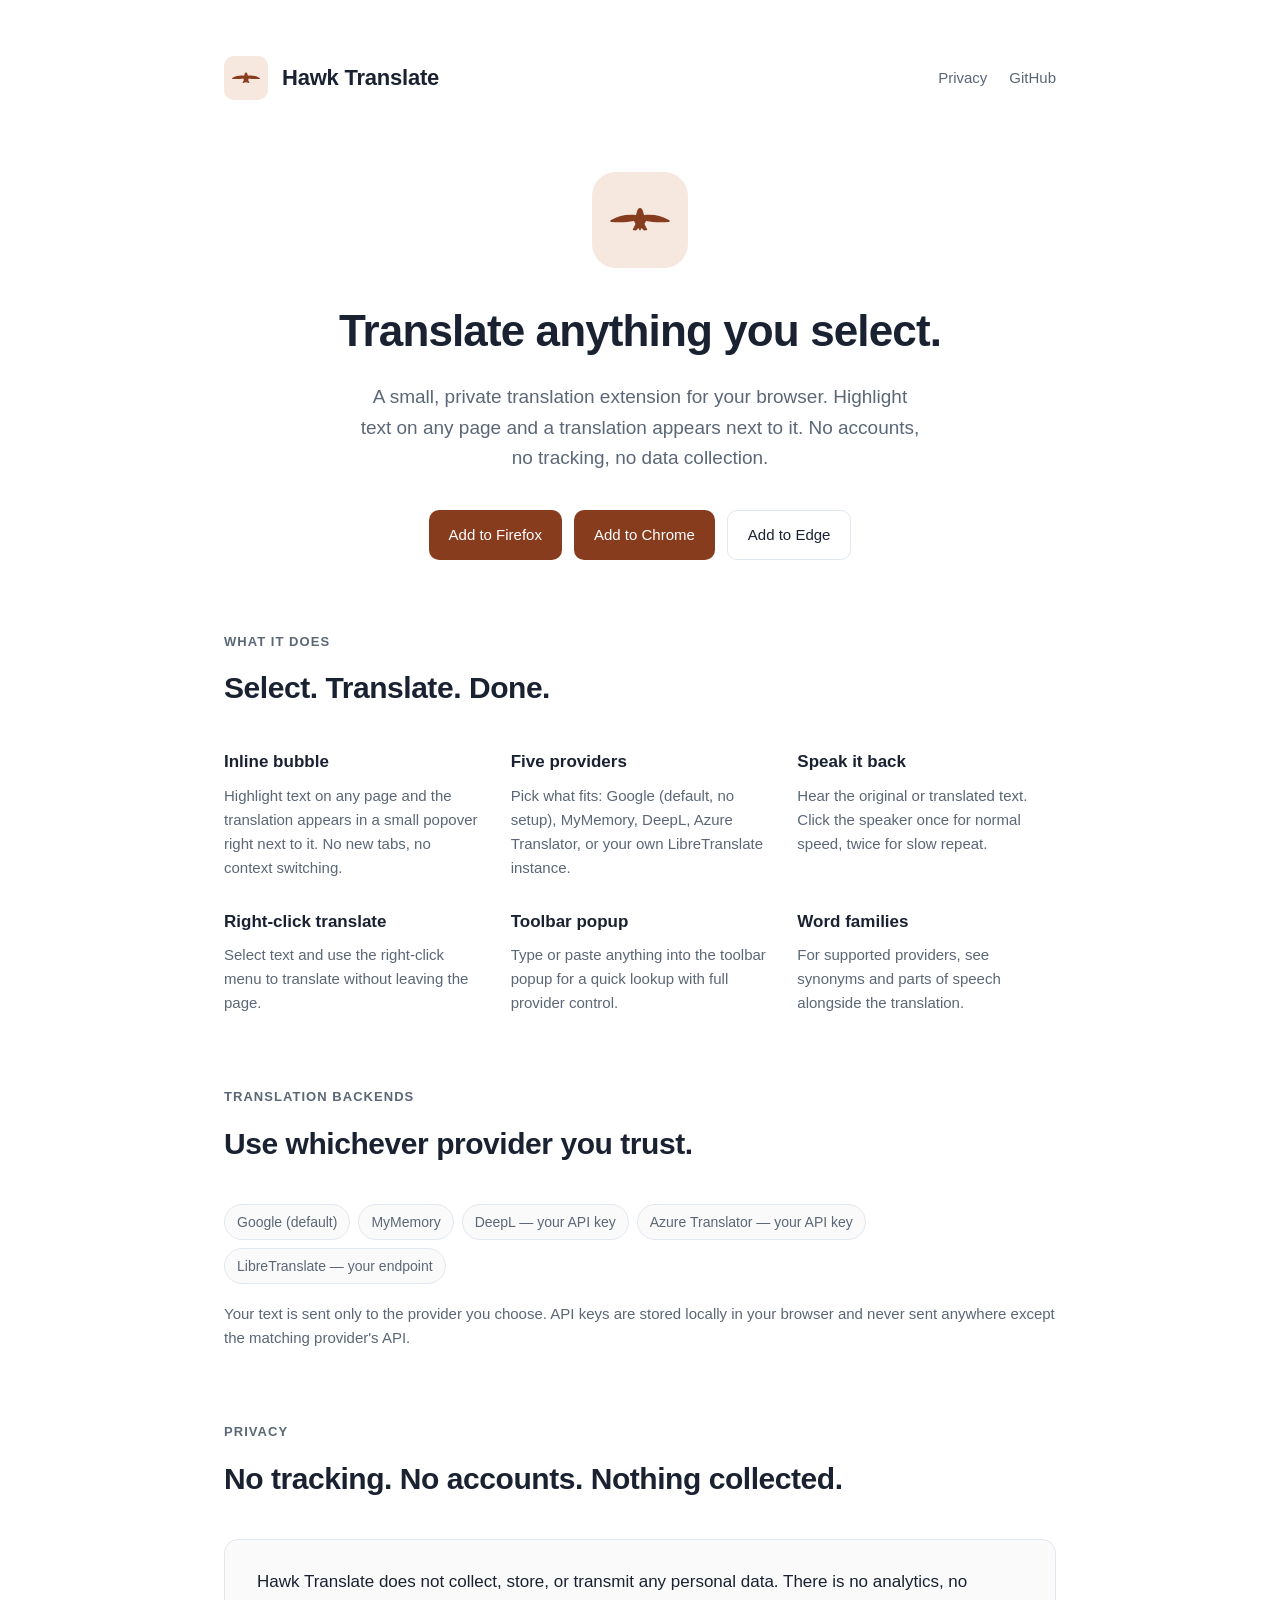
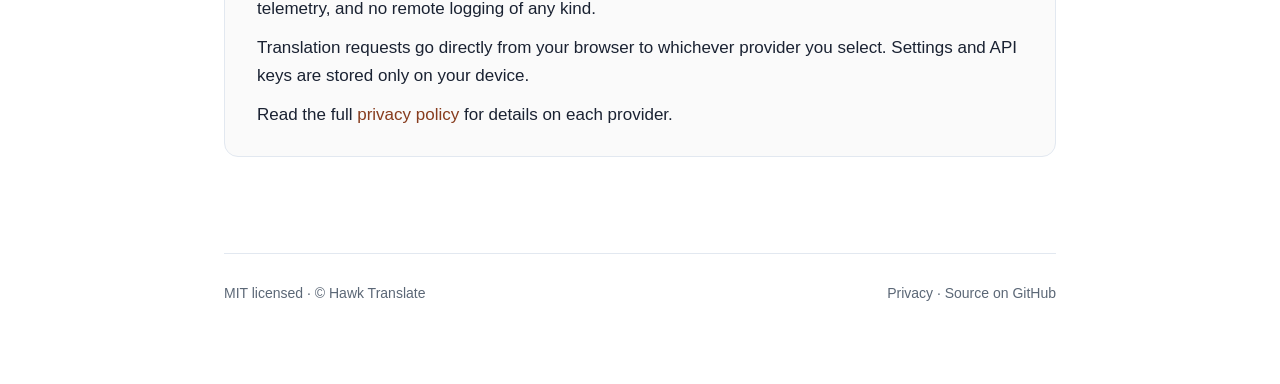
==== index.html @ 555b0cbf "Update chrome listing" ====
<!doctype html>
<html lang="en">
<head>
  <meta charset="utf-8">
  <meta name="viewport" content="width=device-width, initial-scale=1">
  <title>Hawk Translate — fast, private translation for Firefox, Chrome, and Edge</title>
  <meta name="description" content="A lightweight browser extension that translates selected text in a popover. Five providers, no tracking, MIT licensed.">
  <link rel="icon" type="image/svg+xml" href="hawk.svg">
  <link rel="stylesheet" href="style.css">
</head>
<body>
  <div class="container">

    <header class="site">
      <div class="logo"><img src="hawk.svg" alt=""></div>
      <h1>Hawk Translate</h1>
      <nav>
        <a href="privacy.html">Privacy</a>
        <!-- TODO: replace with your repo URL once published -->
        <a href="https://github.com/huongat/hawk-translate" rel="noopener">GitHub</a>
      </nav>
    </header>

    <section class="hero">
      <div class="mark"><img src="hawk.svg" alt="Hawk Translate logo"></div>
      <h2>Translate anything you select.</h2>
      <p class="tagline">A small, private translation extension for your browser. Highlight text on any page and a translation appears next to it. No accounts, no tracking, no data collection.</p>
      <div class="install">
        <a href="https://addons.mozilla.org/en-US/firefox/addon/hawk-translate/" rel="noopener">Add to Firefox</a>
        <a href="https://chromewebstore.google.com/detail/hawk-translate/eomdhibmjbngkoamipfhkelfakobmpgo" rel="noopener">Add to Chrome</a>
        <!-- TODO: replace href with your Edge Add-ons listing URL -->
        <a href="#" class="secondary" rel="noopener">Add to Edge</a>
      </div>
    </section>

    <section>
      <h3>What it does</h3>
      <h2>Select. Translate. Done.</h2>
      <div class="features">
        <div class="feature">
          <h4>Inline bubble</h4>
          <p>Highlight text on any page and the translation appears in a small popover right next to it. No new tabs, no context switching.</p>
        </div>
        <div class="feature">
          <h4>Five providers</h4>
          <p>Pick what fits: Google (default, no setup), MyMemory, DeepL, Azure Translator, or your own LibreTranslate instance.</p>
        </div>
        <div class="feature">
          <h4>Speak it back</h4>
          <p>Hear the original or translated text. Click the speaker once for normal speed, twice for slow repeat.</p>
        </div>
        <div class="feature">
          <h4>Right-click translate</h4>
          <p>Select text and use the right-click menu to translate without leaving the page.</p>
        </div>
        <div class="feature">
          <h4>Toolbar popup</h4>
          <p>Type or paste anything into the toolbar popup for a quick lookup with full provider control.</p>
        </div>
        <div class="feature">
          <h4>Word families</h4>
          <p>For supported providers, see synonyms and parts of speech alongside the translation.</p>
        </div>
      </div>
    </section>

    <section>
      <h3>Translation backends</h3>
      <h2>Use whichever provider you trust.</h2>
      <div class="providers">
        <span>Google (default)</span>
        <span>MyMemory</span>
        <span>DeepL — your API key</span>
        <span>Azure Translator — your API key</span>
        <span>LibreTranslate — your endpoint</span>
      </div>
      <p style="color: var(--muted); margin-top: 18px; font-size: 15px;">Your text is sent only to the provider you choose. API keys are stored locally in your browser and never sent anywhere except the matching provider's API.</p>
    </section>

    <section>
      <h3>Privacy</h3>
      <h2>No tracking. No accounts. Nothing collected.</h2>
      <div class="privacy-summary">
        <p>Hawk Translate does not collect, store, or transmit any personal data. There is no analytics, no telemetry, and no remote logging of any kind.</p>
        <p>Translation requests go directly from your browser to whichever provider you select. Settings and API keys are stored only on your device.</p>
        <p>Read the full <a href="privacy.html">privacy policy</a> for details on each provider.</p>
      </div>
    </section>

    <footer>
      <span>MIT licensed &middot; &copy; Hawk Translate</span>
      <span>
        <a href="privacy.html">Privacy</a>
        &middot;
        <!-- TODO: replace with your repo URL -->
        <a href="https://github.com/huongat/hawk-translate" rel="noopener">Source on GitHub</a>
      </span>
    </footer>

  </div>
</body>
</html>
---- style.css ----
:root {
  --accent: #873c1e;
  --accent-soft: #f6e7df;
  --accent-hover: #6c2f17;
  --fg: #1a2232;
  --muted: #5b6776;
  --border: #e2e8f0;
  --surface: #fafafa;
  --bg: #ffffff;
  --max: 880px;
}

@media (prefers-color-scheme: dark) {
  :root {
    --accent: #d2684a;
    --accent-soft: #2a1a12;
    --accent-hover: #e88865;
    --fg: #e6edf7;
    --muted: #95a2b6;
    --border: #2a3343;
    --surface: #151a23;
    --bg: #1d242f;
  }
}

* { box-sizing: border-box; }

html, body {
  margin: 0;
  padding: 0;
  background: var(--bg);
  color: var(--fg);
  font-family: -apple-system, BlinkMacSystemFont, "Segoe UI", Roboto, Helvetica, Arial, sans-serif;
  font-size: 17px;
  line-height: 1.6;
  -webkit-font-smoothing: antialiased;
}

a { color: var(--accent); text-decoration: none; }
a:hover { text-decoration: underline; }

.container {
  max-width: var(--max);
  margin: 0 auto;
  padding: 56px 24px 80px;
}

header.site {
  display: flex;
  align-items: center;
  gap: 14px;
  margin-bottom: 48px;
}

header.site .logo {
  width: 44px;
  height: 44px;
  background: var(--accent-soft);
  border-radius: 10px;
  display: flex;
  align-items: center;
  justify-content: center;
}

header.site .logo img { width: 30px; height: 30px; }

header.site h1 {
  font-size: 22px;
  margin: 0;
  font-weight: 600;
  letter-spacing: -0.01em;
}

header.site nav {
  margin-left: auto;
  display: flex;
  gap: 22px;
  font-size: 15px;
}

header.site nav a { color: var(--muted); }
header.site nav a:hover { color: var(--accent); text-decoration: none; }

.hero {
  text-align: center;
  margin-bottom: 64px;
}

.hero .mark {
  width: 96px;
  height: 96px;
  margin: 0 auto 28px;
  background: var(--accent-soft);
  border-radius: 24px;
  display: flex;
  align-items: center;
  justify-content: center;
}

.hero .mark img { width: 64px; height: 64px; }

.hero h2 {
  font-size: 44px;
  margin: 0 0 16px;
  font-weight: 700;
  letter-spacing: -0.02em;
}

.hero p.tagline {
  font-size: 19px;
  color: var(--muted);
  max-width: 560px;
  margin: 0 auto 36px;
}

.install {
  display: flex;
  flex-wrap: wrap;
  gap: 12px;
  justify-content: center;
}

.install a {
  display: inline-flex;
  align-items: center;
  gap: 8px;
  padding: 12px 20px;
  background: var(--accent);
  color: #fff;
  border-radius: 10px;
  font-weight: 500;
  font-size: 15px;
  transition: background 0.15s;
}

.install a:hover {
  background: var(--accent-hover);
  text-decoration: none;
}

.install a.secondary {
  background: transparent;
  color: var(--fg);
  border: 1px solid var(--border);
}

.install a.secondary:hover {
  background: var(--surface);
}

section {
  margin-top: 72px;
}

section h3 {
  font-size: 13px;
  text-transform: uppercase;
  letter-spacing: 0.08em;
  color: var(--muted);
  margin: 0 0 12px;
  font-weight: 600;
}

section h2 {
  font-size: 30px;
  margin: 0 0 36px;
  font-weight: 700;
  letter-spacing: -0.015em;
}

.features {
  display: grid;
  grid-template-columns: repeat(auto-fit, minmax(240px, 1fr));
  gap: 28px;
}

.feature h4 {
  font-size: 17px;
  margin: 0 0 8px;
  font-weight: 600;
}

.feature p {
  margin: 0;
  color: var(--muted);
  font-size: 15px;
}

.providers {
  display: flex;
  flex-wrap: wrap;
  gap: 8px;
}

.providers span {
  padding: 6px 12px;
  background: var(--surface);
  border: 1px solid var(--border);
  border-radius: 999px;
  font-size: 14px;
  color: var(--muted);
}

.privacy-summary {
  background: var(--surface);
  border: 1px solid var(--border);
  border-radius: 14px;
  padding: 28px 32px;
}

.privacy-summary p { margin: 0 0 12px; }
.privacy-summary p:last-child { margin: 0; }

footer {
  margin-top: 96px;
  padding-top: 28px;
  border-top: 1px solid var(--border);
  display: flex;
  justify-content: space-between;
  align-items: center;
  flex-wrap: wrap;
  gap: 12px;
  color: var(--muted);
  font-size: 14px;
}

footer a { color: var(--muted); }

article.page h1 {
  font-size: 36px;
  margin: 0 0 8px;
  font-weight: 700;
  letter-spacing: -0.02em;
}

article.page .updated {
  color: var(--muted);
  font-size: 14px;
  margin: 0 0 40px;
}

article.page h2 {
  font-size: 22px;
  margin: 40px 0 12px;
  font-weight: 600;
}

article.page p, article.page li { color: var(--fg); }

article.page ul {
  padding-left: 20px;
}

article.page li { margin-bottom: 6px; }

article.page table {
  width: 100%;
  border-collapse: collapse;
  margin: 16px 0;
  font-size: 15px;
}

article.page th, article.page td {
  text-align: left;
  padding: 10px 12px;
  border-bottom: 1px solid var(--border);
  vertical-align: top;
}

article.page th {
  color: var(--muted);
  font-weight: 600;
  font-size: 13px;
  text-transform: uppercase;
  letter-spacing: 0.05em;
}

@media (max-width: 600px) {
  .hero h2 { font-size: 34px; }
  .container { padding: 36px 20px 60px; }
  header.site nav { gap: 14px; font-size: 14px; }
}
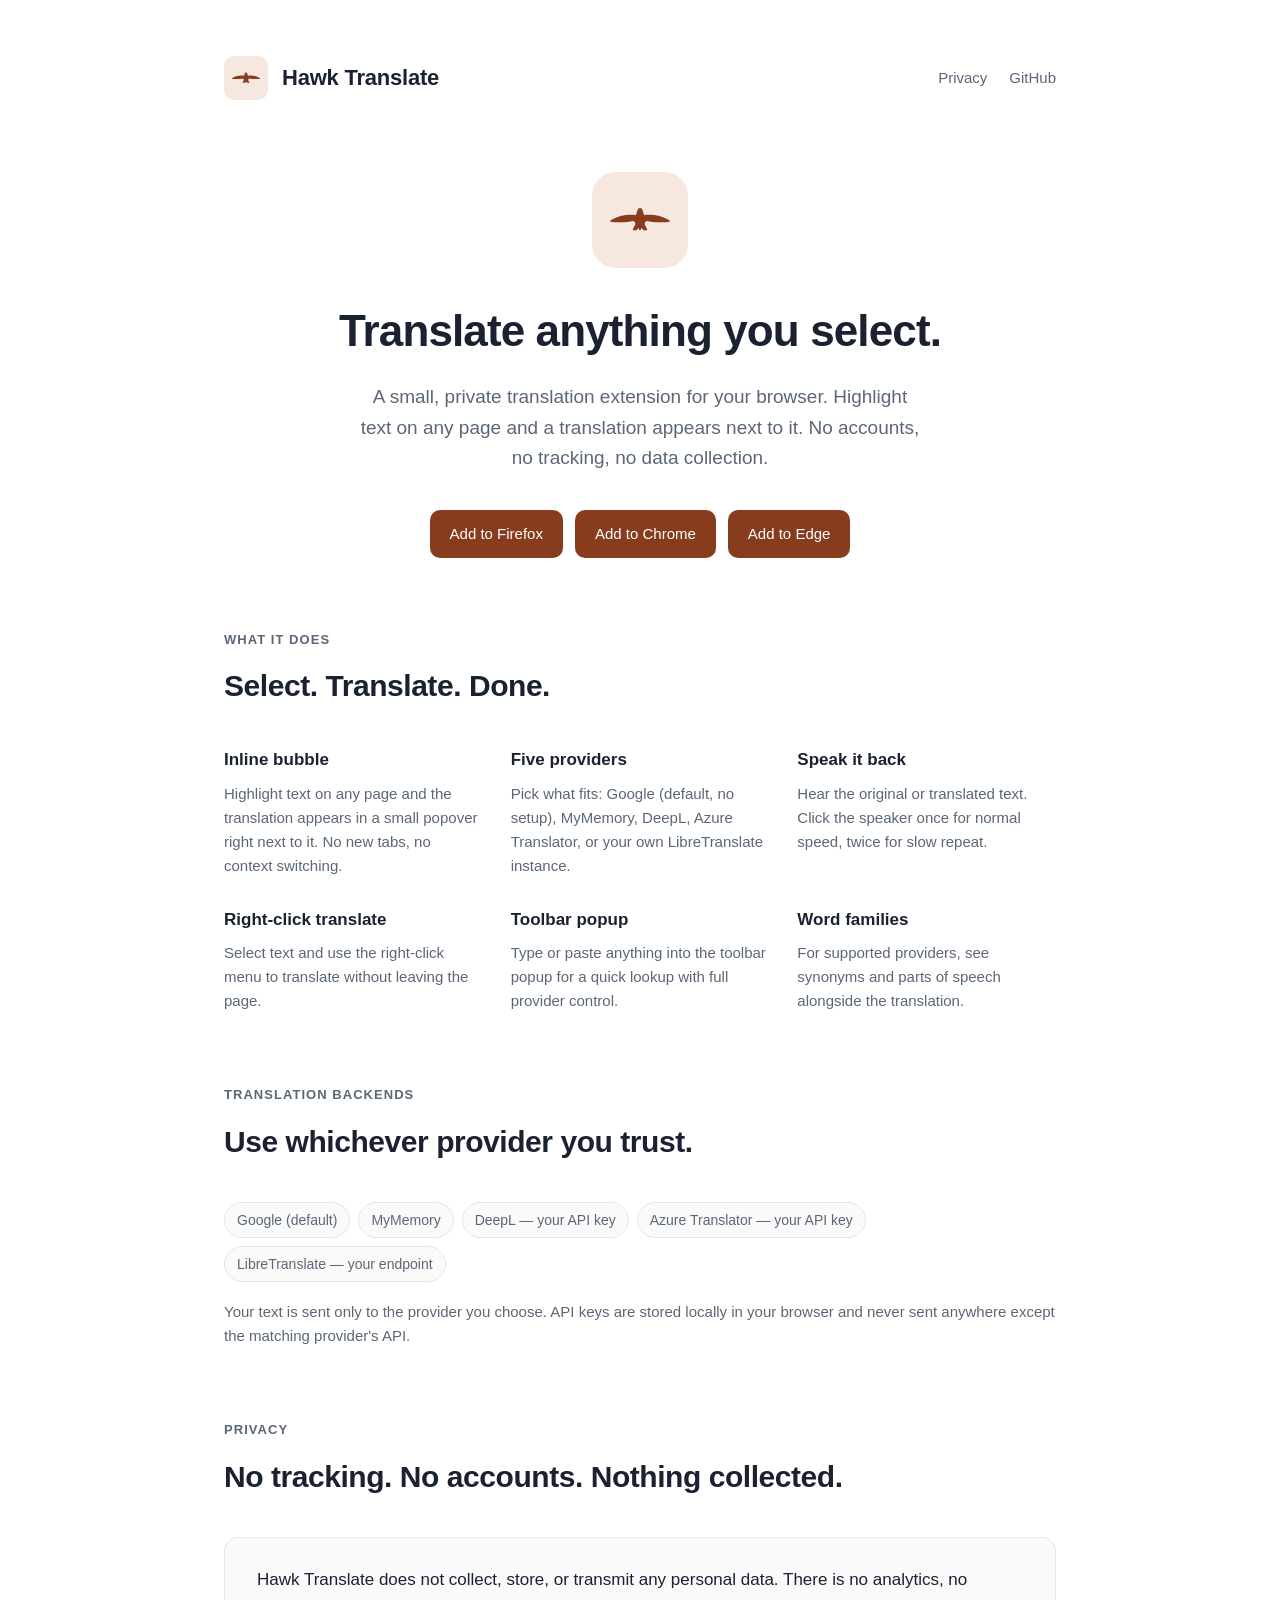
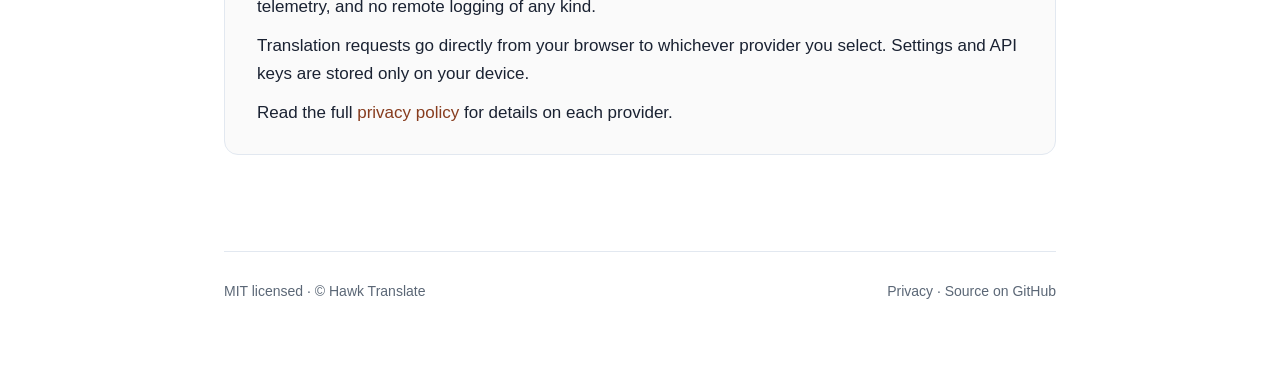
==== commit 56f137d3: "Update Edge listing" ====
--- a/index.html
+++ b/index.html
@@ -28,8 +28,7 @@
       <div class="install">
         <a href="https://addons.mozilla.org/en-US/firefox/addon/hawk-translate/" rel="noopener">Add to Firefox</a>
         <a href="https://chromewebstore.google.com/detail/hawk-translate/eomdhibmjbngkoamipfhkelfakobmpgo" rel="noopener">Add to Chrome</a>
-        <!-- TODO: replace href with your Edge Add-ons listing URL -->
-        <a href="#" class="secondary" rel="noopener">Add to Edge</a>
+        <a href="https://microsoftedge.microsoft.com/addons/detail/hawk-translate/gflfiefmoehbmjgkadphdgachogngido" rel="noopener">Add to Edge</a>
       </div>
     </section>
 
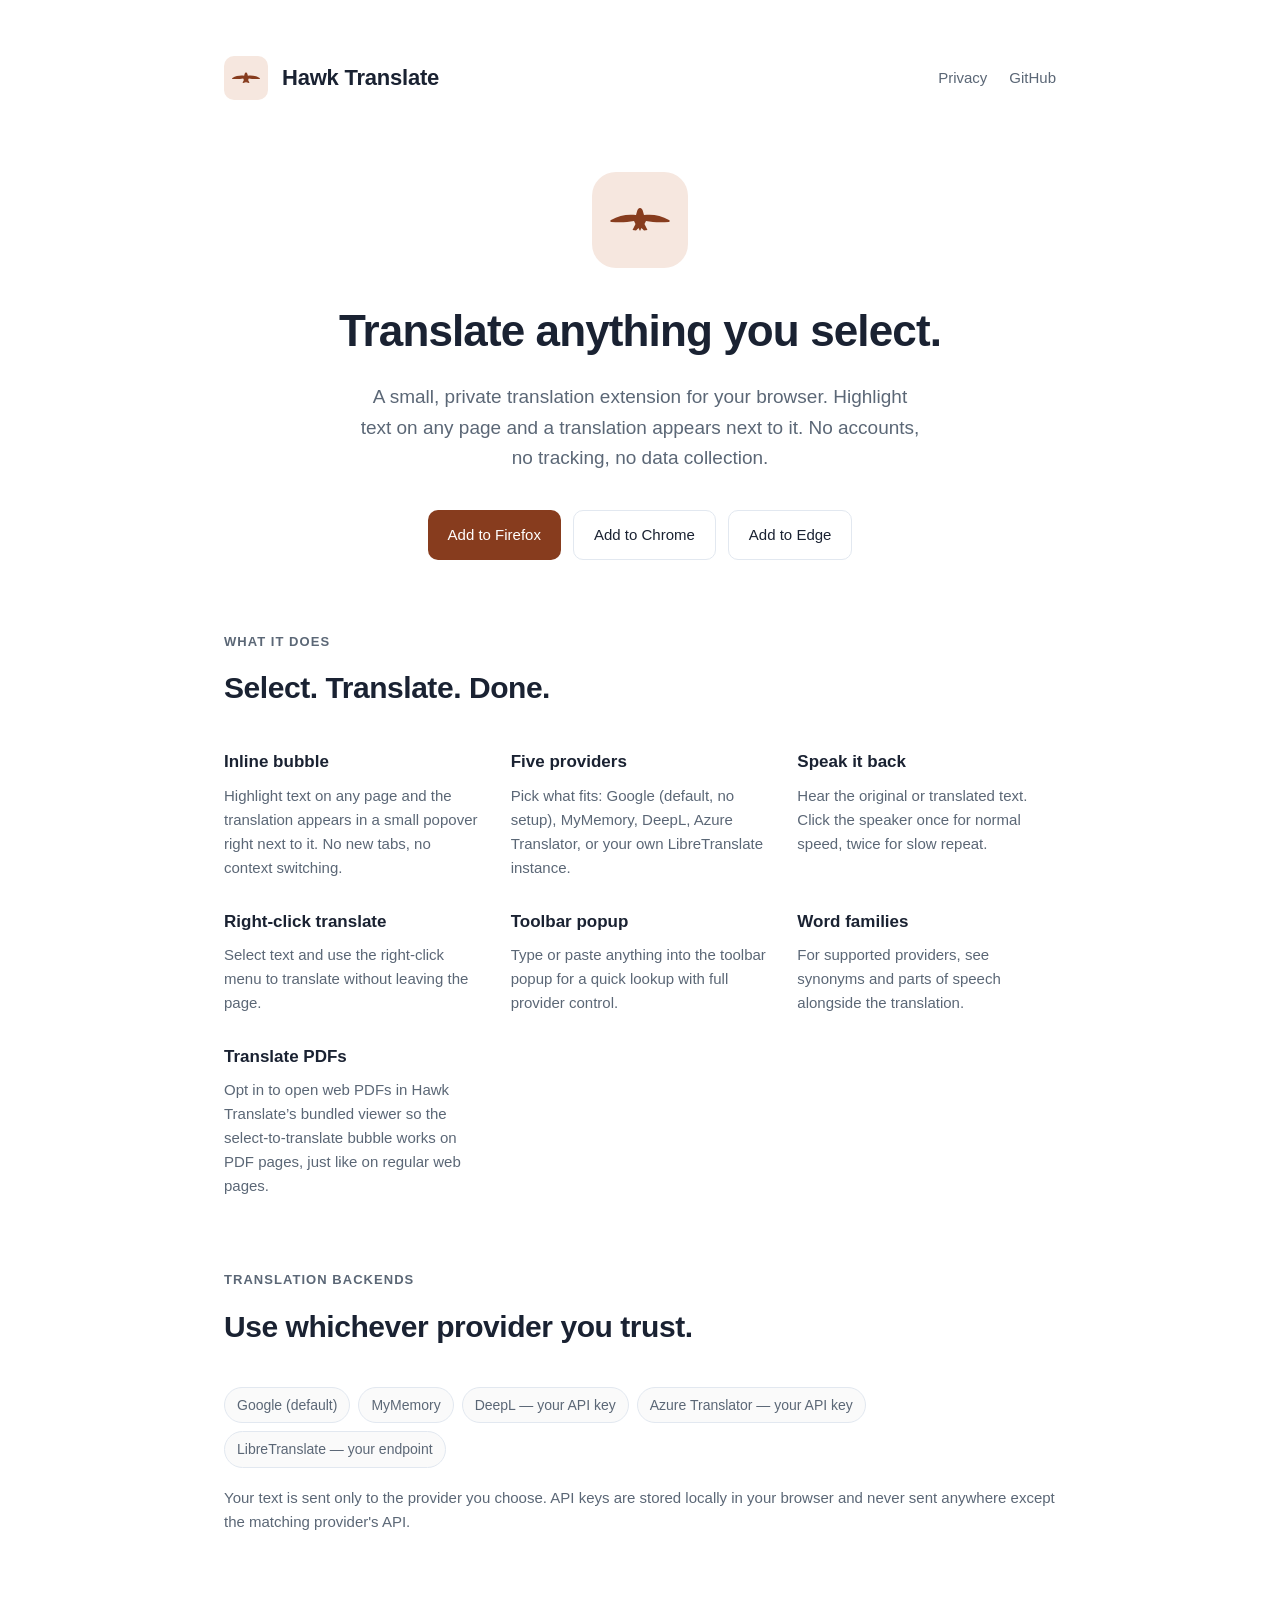
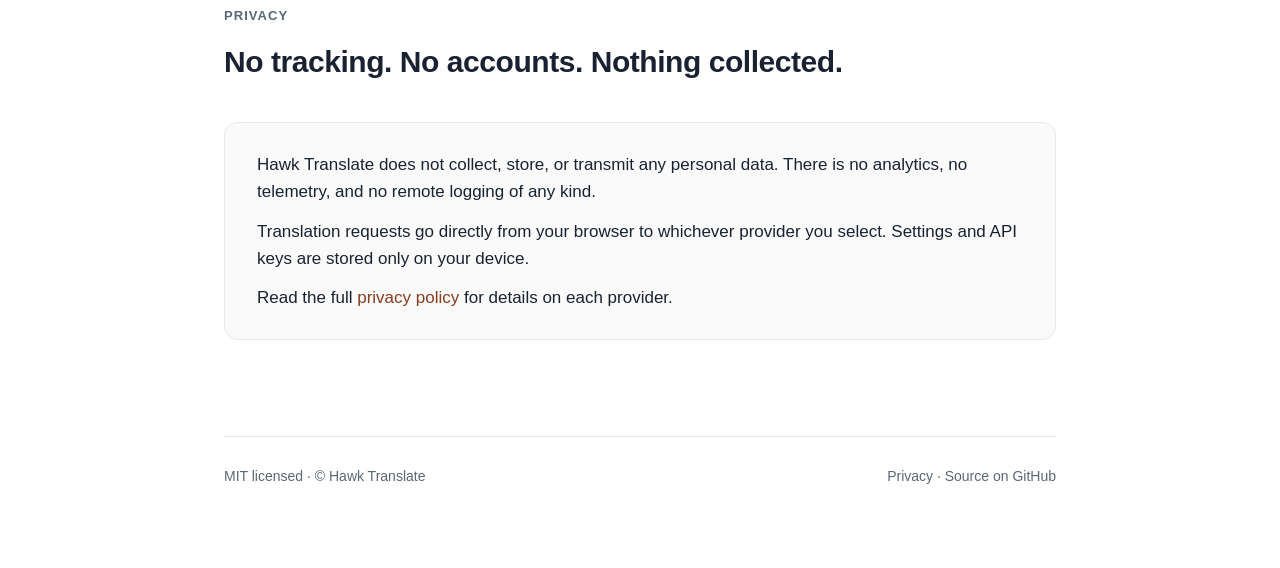
==== commit 6c9386de: "Update feature PDFs translte" ====
--- a/index.html
+++ b/index.html
@@ -26,9 +26,12 @@
       <h2>Translate anything you select.</h2>
       <p class="tagline">A small, private translation extension for your browser. Highlight text on any page and a translation appears next to it. No accounts, no tracking, no data collection.</p>
       <div class="install">
+        <!-- TODO: replace href with your AMO listing URL -->
         <a href="https://addons.mozilla.org/en-US/firefox/addon/hawk-translate/" rel="noopener">Add to Firefox</a>
-        <a href="https://chromewebstore.google.com/detail/hawk-translate/eomdhibmjbngkoamipfhkelfakobmpgo" rel="noopener">Add to Chrome</a>
-        <a href="https://microsoftedge.microsoft.com/addons/detail/hawk-translate/gflfiefmoehbmjgkadphdgachogngido" rel="noopener">Add to Edge</a>
+        <!-- TODO: replace href with your Chrome Web Store listing URL -->
+        <a href="#" class="secondary" rel="noopener">Add to Chrome</a>
+        <!-- TODO: replace href with your Edge Add-ons listing URL -->
+        <a href="#" class="secondary" rel="noopener">Add to Edge</a>
       </div>
     </section>
 
@@ -59,6 +62,10 @@
         <div class="feature">
           <h4>Word families</h4>
           <p>For supported providers, see synonyms and parts of speech alongside the translation.</p>
+        </div>
+        <div class="feature">
+          <h4>Translate PDFs</h4>
+          <p>Opt in to open web PDFs in Hawk Translate&rsquo;s bundled viewer so the select-to-translate bubble works on PDF pages, just like on regular web pages.</p>
         </div>
       </div>
     </section>
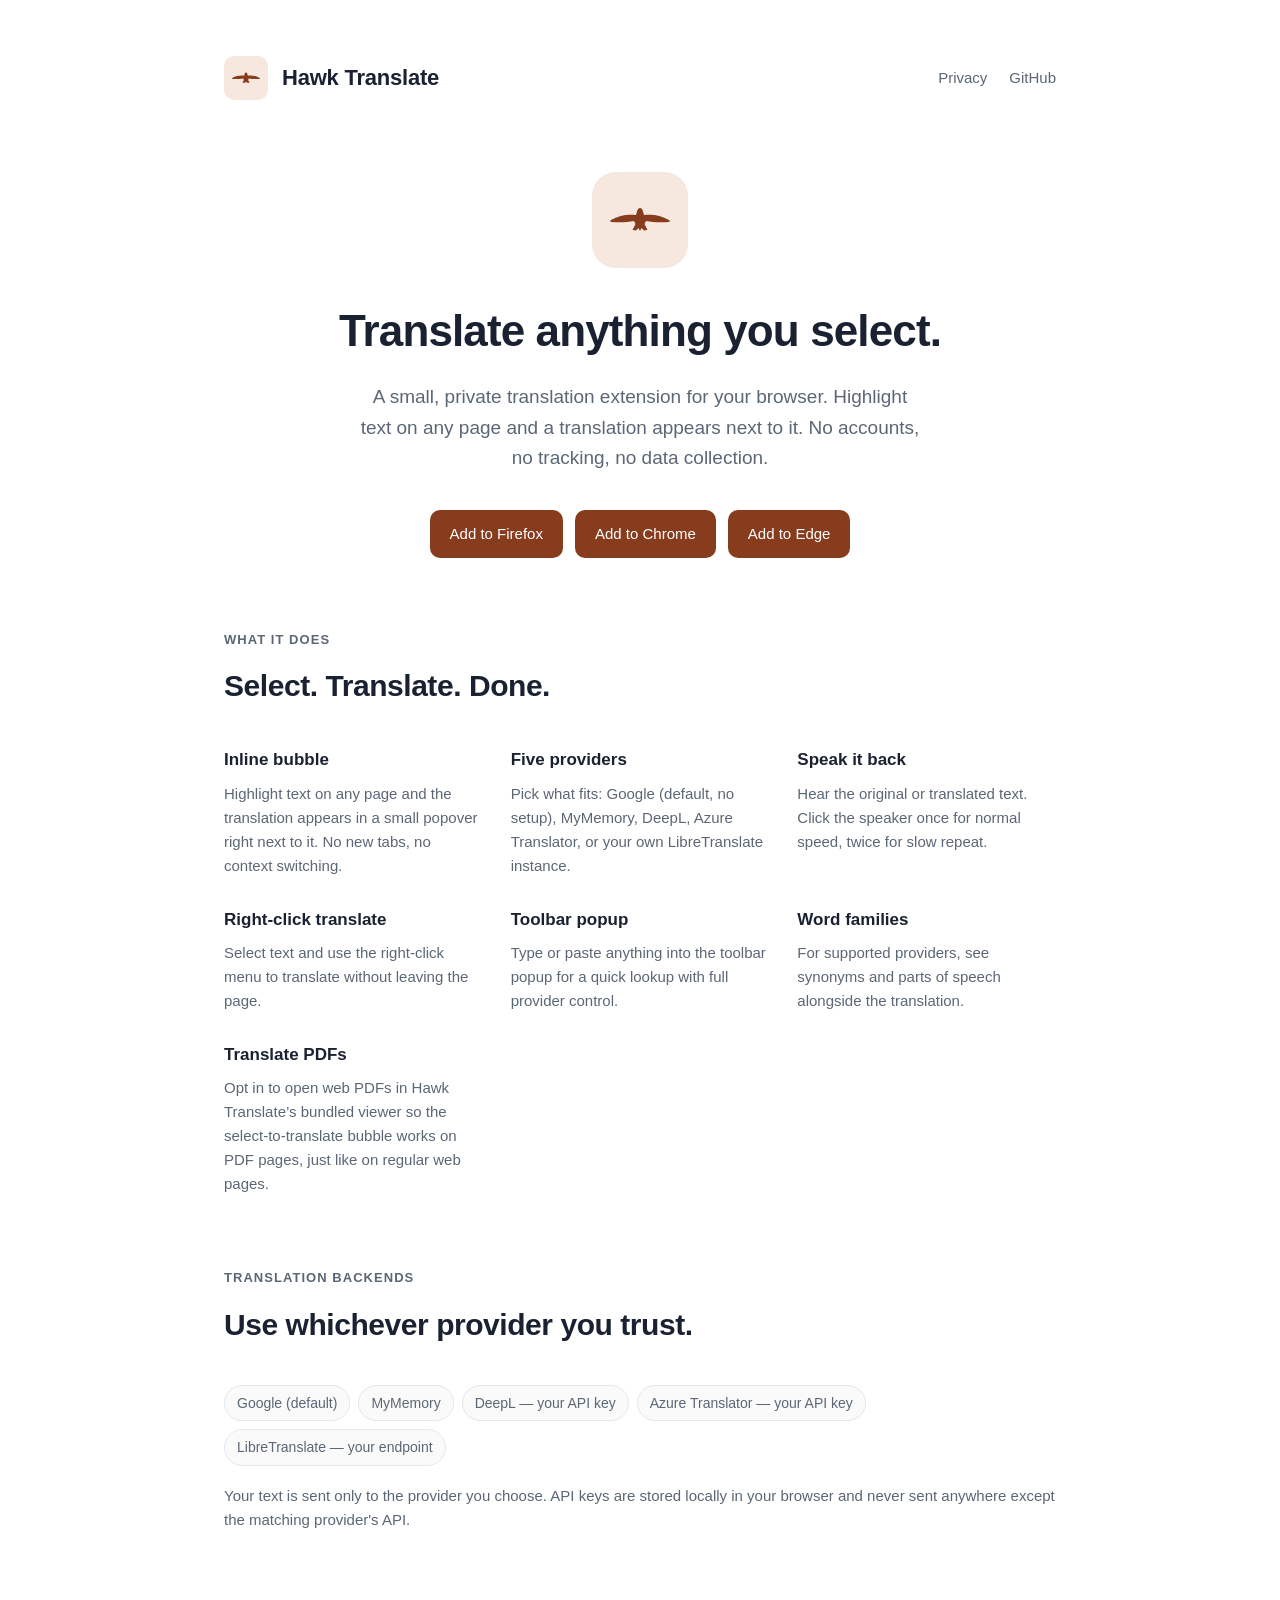
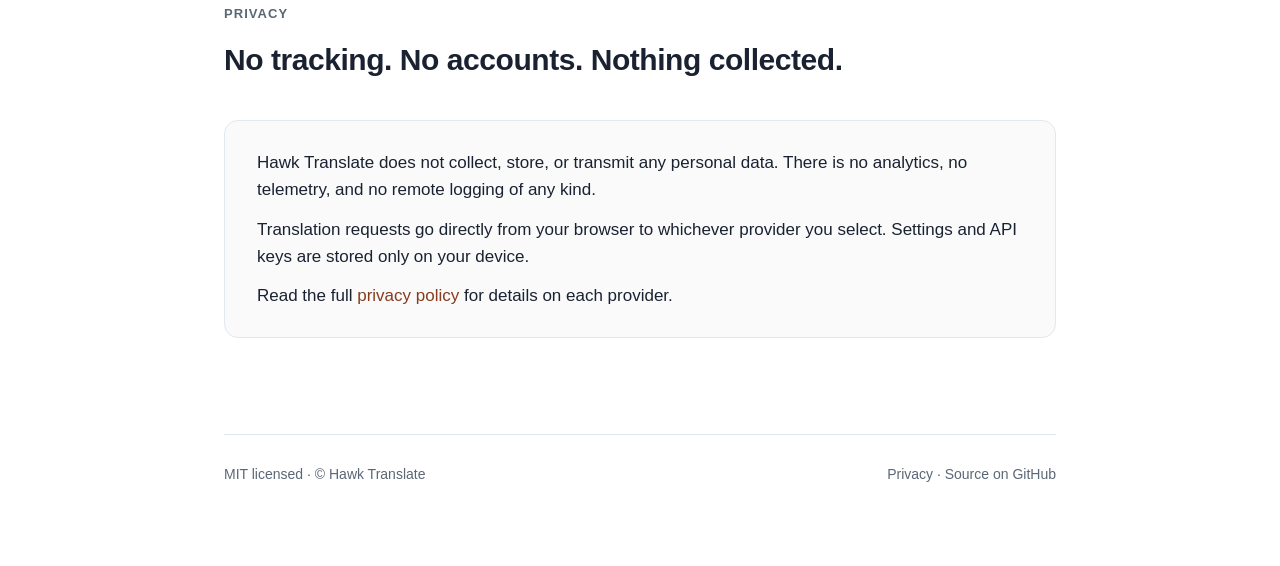
==== commit af1fe76d: "Update translate PDFs" ====
--- a/index.html
+++ b/index.html
@@ -28,10 +28,8 @@
       <div class="install">
         <!-- TODO: replace href with your AMO listing URL -->
         <a href="https://addons.mozilla.org/en-US/firefox/addon/hawk-translate/" rel="noopener">Add to Firefox</a>
-        <!-- TODO: replace href with your Chrome Web Store listing URL -->
-        <a href="#" class="secondary" rel="noopener">Add to Chrome</a>
-        <!-- TODO: replace href with your Edge Add-ons listing URL -->
-        <a href="#" class="secondary" rel="noopener">Add to Edge</a>
+        <a href="https://chromewebstore.google.com/detail/hawk-translate/eomdhibmjbngkoamipfhkelfakobmpgo" rel="noopener">Add to Chrome</a>
+        <a href="https://microsoftedge.microsoft.com/addons/detail/hawk-translate/gflfiefmoehbmjgkadphdgachogngido" rel="noopener">Add to Edge</a>
       </div>
     </section>
 
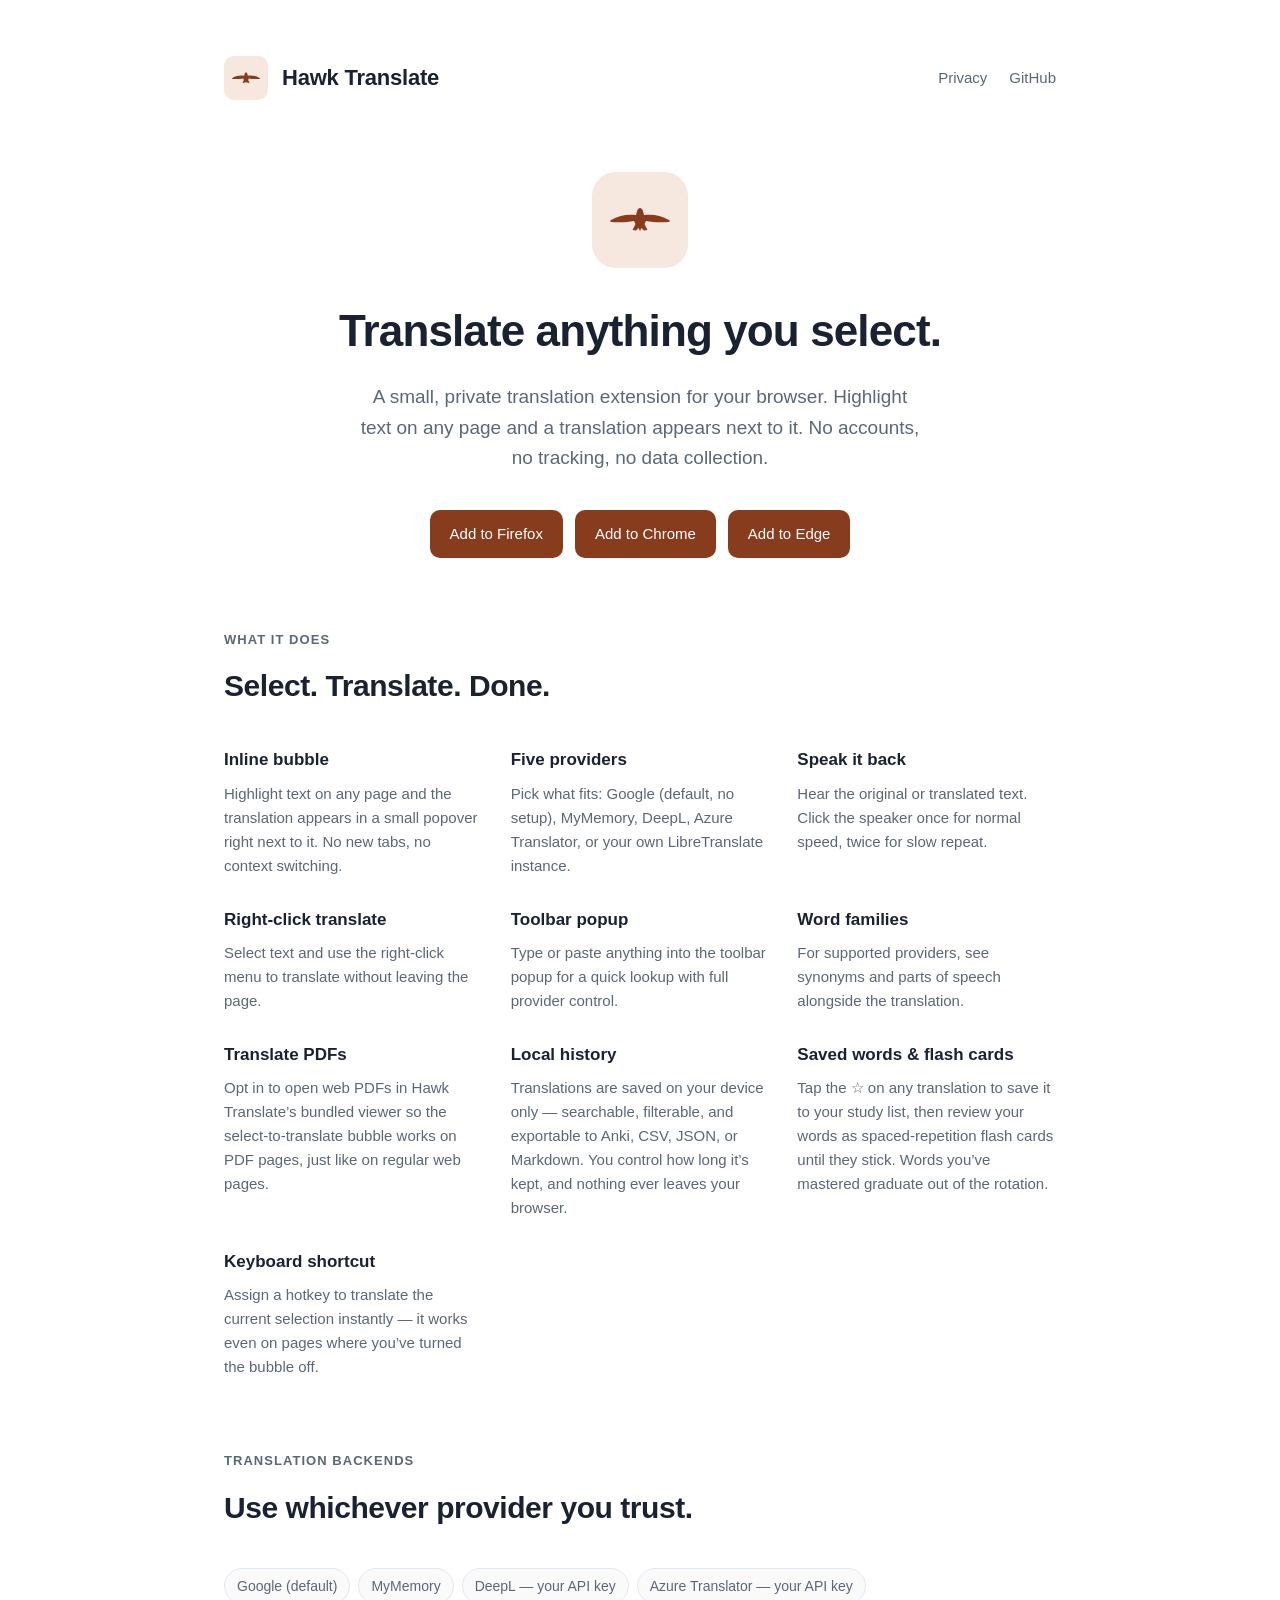
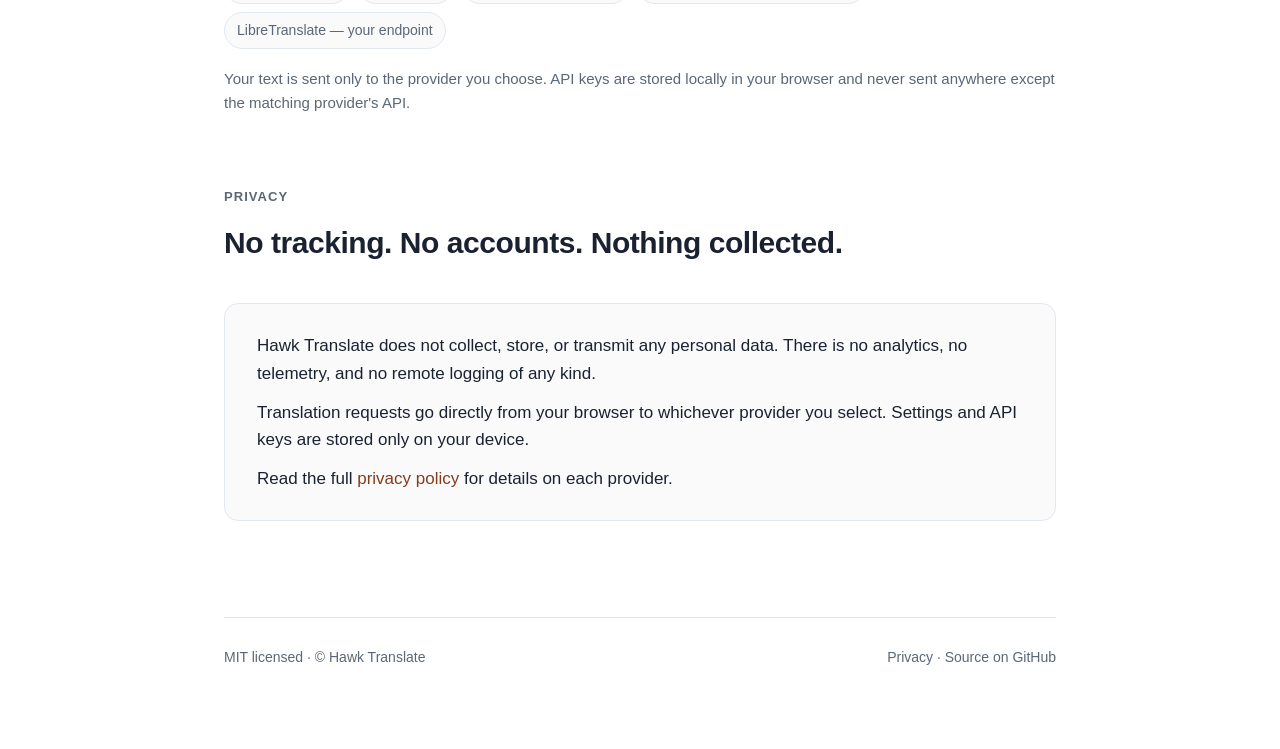
==== commit 9978ec02: "Update feature" ====
--- a/index.html
+++ b/index.html
@@ -4,7 +4,7 @@
   <meta charset="utf-8">
   <meta name="viewport" content="width=device-width, initial-scale=1">
   <title>Hawk Translate — fast, private translation for Firefox, Chrome, and Edge</title>
-  <meta name="description" content="A lightweight browser extension that translates selected text in a popover. Five providers, no tracking, MIT licensed.">
+  <meta name="description" content="A lightweight browser extension that translates selected text in a popover. Five providers, local history, flash-card review, no tracking, MIT licensed.">
   <link rel="icon" type="image/svg+xml" href="hawk.svg">
   <link rel="stylesheet" href="style.css">
 </head>
@@ -26,7 +26,6 @@
       <h2>Translate anything you select.</h2>
       <p class="tagline">A small, private translation extension for your browser. Highlight text on any page and a translation appears next to it. No accounts, no tracking, no data collection.</p>
       <div class="install">
-        <!-- TODO: replace href with your AMO listing URL -->
         <a href="https://addons.mozilla.org/en-US/firefox/addon/hawk-translate/" rel="noopener">Add to Firefox</a>
         <a href="https://chromewebstore.google.com/detail/hawk-translate/eomdhibmjbngkoamipfhkelfakobmpgo" rel="noopener">Add to Chrome</a>
         <a href="https://microsoftedge.microsoft.com/addons/detail/hawk-translate/gflfiefmoehbmjgkadphdgachogngido" rel="noopener">Add to Edge</a>
@@ -64,6 +63,18 @@
         <div class="feature">
           <h4>Translate PDFs</h4>
           <p>Opt in to open web PDFs in Hawk Translate&rsquo;s bundled viewer so the select-to-translate bubble works on PDF pages, just like on regular web pages.</p>
+        </div>
+        <div class="feature">
+          <h4>Local history</h4>
+          <p>Translations are saved on your device only &mdash; searchable, filterable, and exportable to Anki, CSV, JSON, or Markdown. You control how long it&rsquo;s kept, and nothing ever leaves your browser.</p>
+        </div>
+        <div class="feature">
+          <h4>Saved words &amp; flash cards</h4>
+          <p>Tap the &#9734; on any translation to save it to your study list, then review your words as spaced-repetition flash cards until they stick. Words you&rsquo;ve mastered graduate out of the rotation.</p>
+        </div>
+        <div class="feature">
+          <h4>Keyboard shortcut</h4>
+          <p>Assign a hotkey to translate the current selection instantly &mdash; it works even on pages where you&rsquo;ve turned the bubble off.</p>
         </div>
       </div>
     </section>
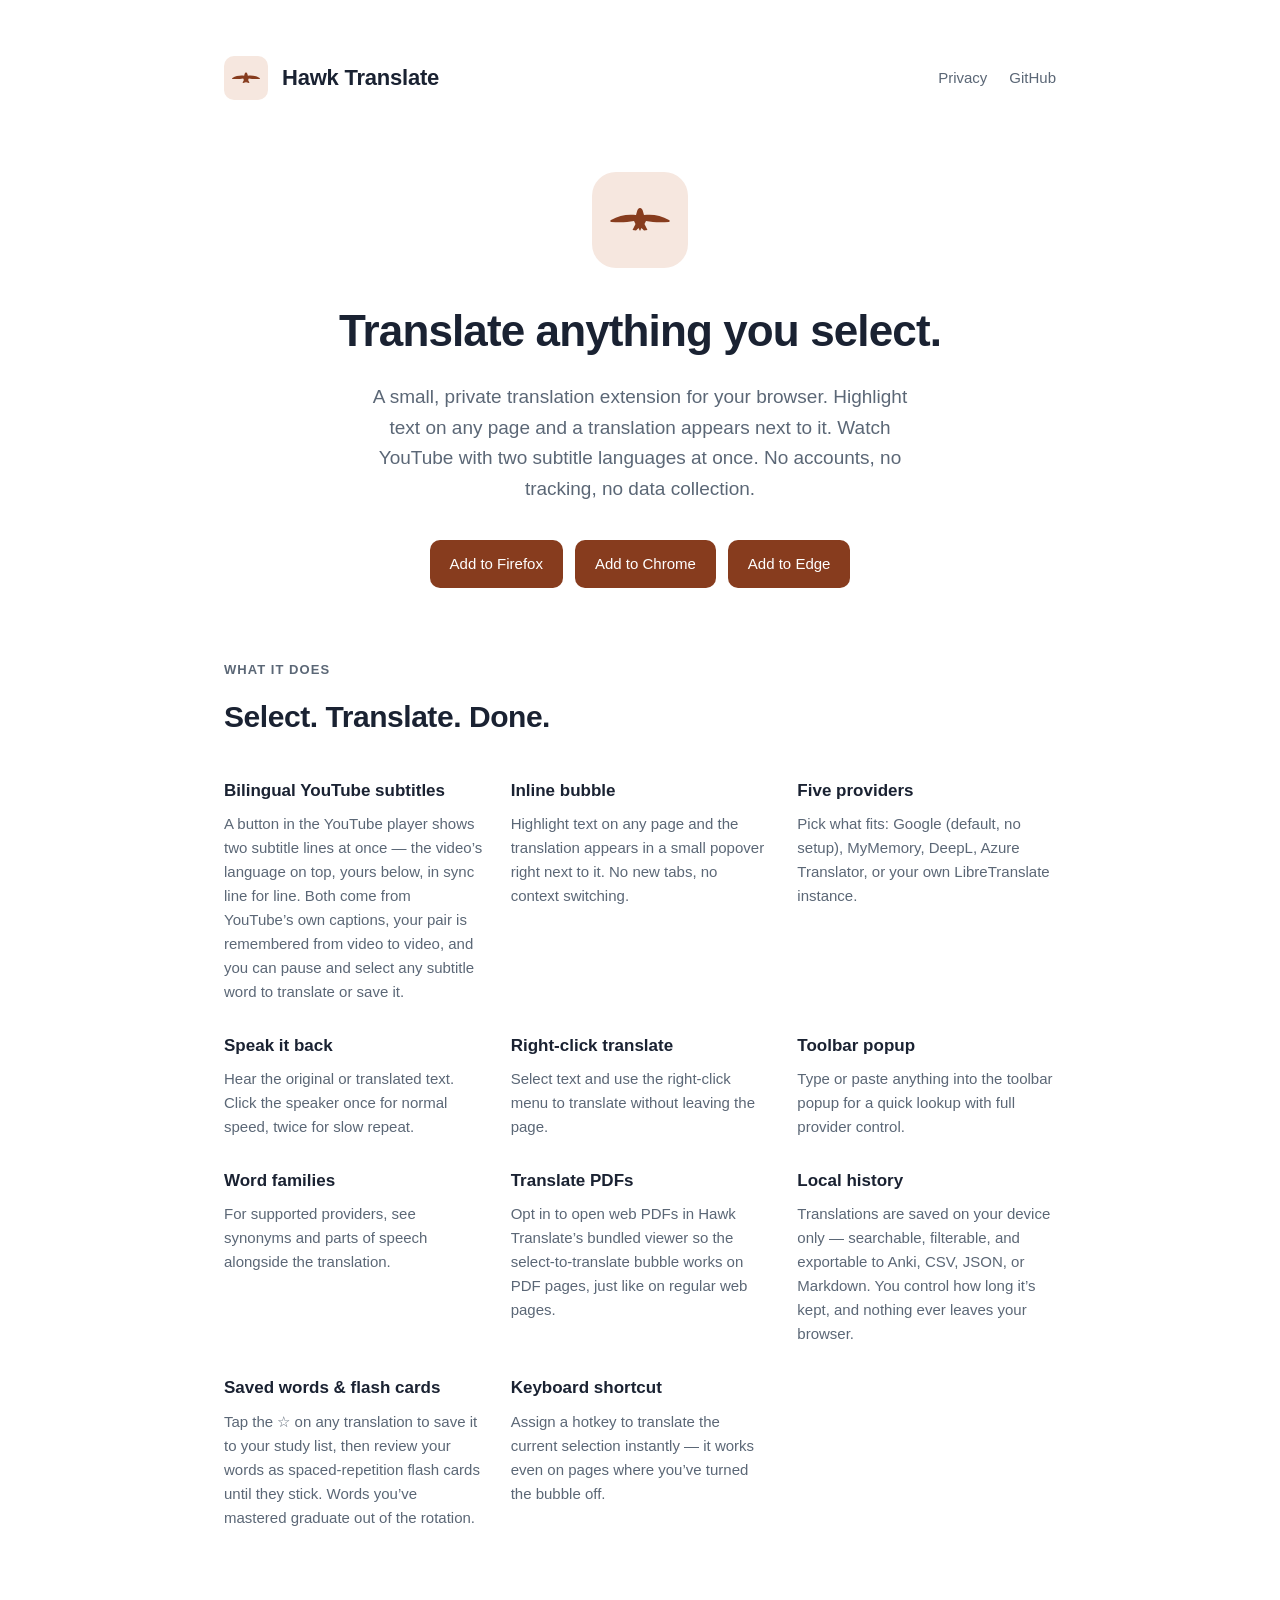
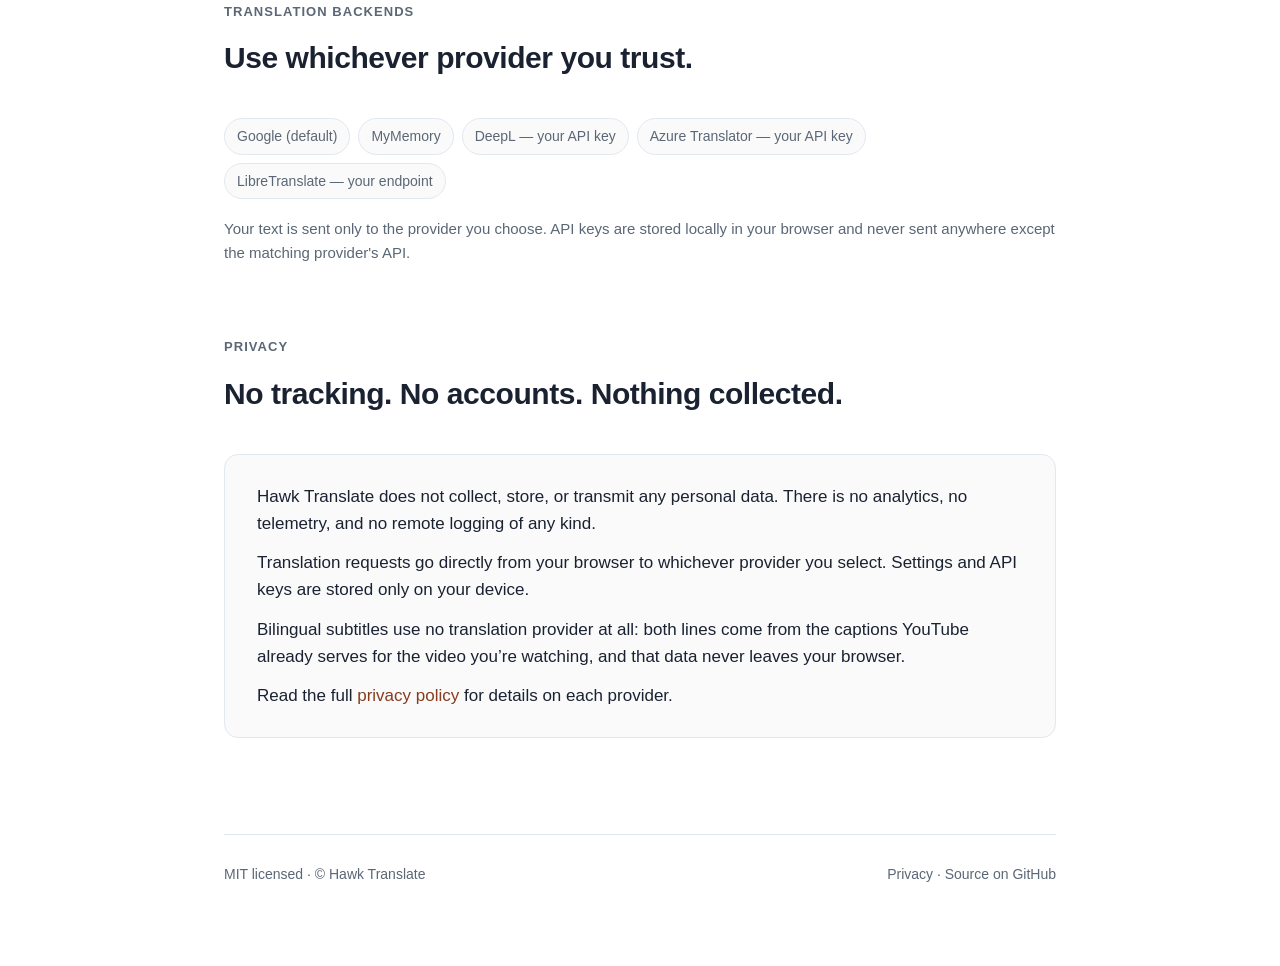
==== commit 8986ee5f: "Update new feature" ====
--- a/index.html
+++ b/index.html
@@ -4,7 +4,7 @@
   <meta charset="utf-8">
   <meta name="viewport" content="width=device-width, initial-scale=1">
   <title>Hawk Translate — fast, private translation for Firefox, Chrome, and Edge</title>
-  <meta name="description" content="A lightweight browser extension that translates selected text in a popover. Five providers, local history, flash-card review, no tracking, MIT licensed.">
+  <meta name="description" content="A lightweight browser extension that translates selected text in a popover. Bilingual YouTube subtitles, five providers, local history, flash-card review, no tracking, MIT licensed.">
   <link rel="icon" type="image/svg+xml" href="hawk.svg">
   <link rel="stylesheet" href="style.css">
 </head>
@@ -24,7 +24,7 @@
     <section class="hero">
       <div class="mark"><img src="hawk.svg" alt="Hawk Translate logo"></div>
       <h2>Translate anything you select.</h2>
-      <p class="tagline">A small, private translation extension for your browser. Highlight text on any page and a translation appears next to it. No accounts, no tracking, no data collection.</p>
+      <p class="tagline">A small, private translation extension for your browser. Highlight text on any page and a translation appears next to it. Watch YouTube with two subtitle languages at once. No accounts, no tracking, no data collection.</p>
       <div class="install">
         <a href="https://addons.mozilla.org/en-US/firefox/addon/hawk-translate/" rel="noopener">Add to Firefox</a>
         <a href="https://chromewebstore.google.com/detail/hawk-translate/eomdhibmjbngkoamipfhkelfakobmpgo" rel="noopener">Add to Chrome</a>
@@ -36,6 +36,10 @@
       <h3>What it does</h3>
       <h2>Select. Translate. Done.</h2>
       <div class="features">
+        <div class="feature">
+          <h4>Bilingual YouTube subtitles</h4>
+          <p>A button in the YouTube player shows two subtitle lines at once &mdash; the video&rsquo;s language on top, yours below, in sync line for line. Both come from YouTube&rsquo;s own captions, your pair is remembered from video to video, and you can pause and select any subtitle word to translate or save it.</p>
+        </div>
         <div class="feature">
           <h4>Inline bubble</h4>
           <p>Highlight text on any page and the translation appears in a small popover right next to it. No new tabs, no context switching.</p>
@@ -98,6 +102,7 @@
       <div class="privacy-summary">
         <p>Hawk Translate does not collect, store, or transmit any personal data. There is no analytics, no telemetry, and no remote logging of any kind.</p>
         <p>Translation requests go directly from your browser to whichever provider you select. Settings and API keys are stored only on your device.</p>
+        <p>Bilingual subtitles use no translation provider at all: both lines come from the captions YouTube already serves for the video you&rsquo;re watching, and that data never leaves your browser.</p>
         <p>Read the full <a href="privacy.html">privacy policy</a> for details on each provider.</p>
       </div>
     </section>
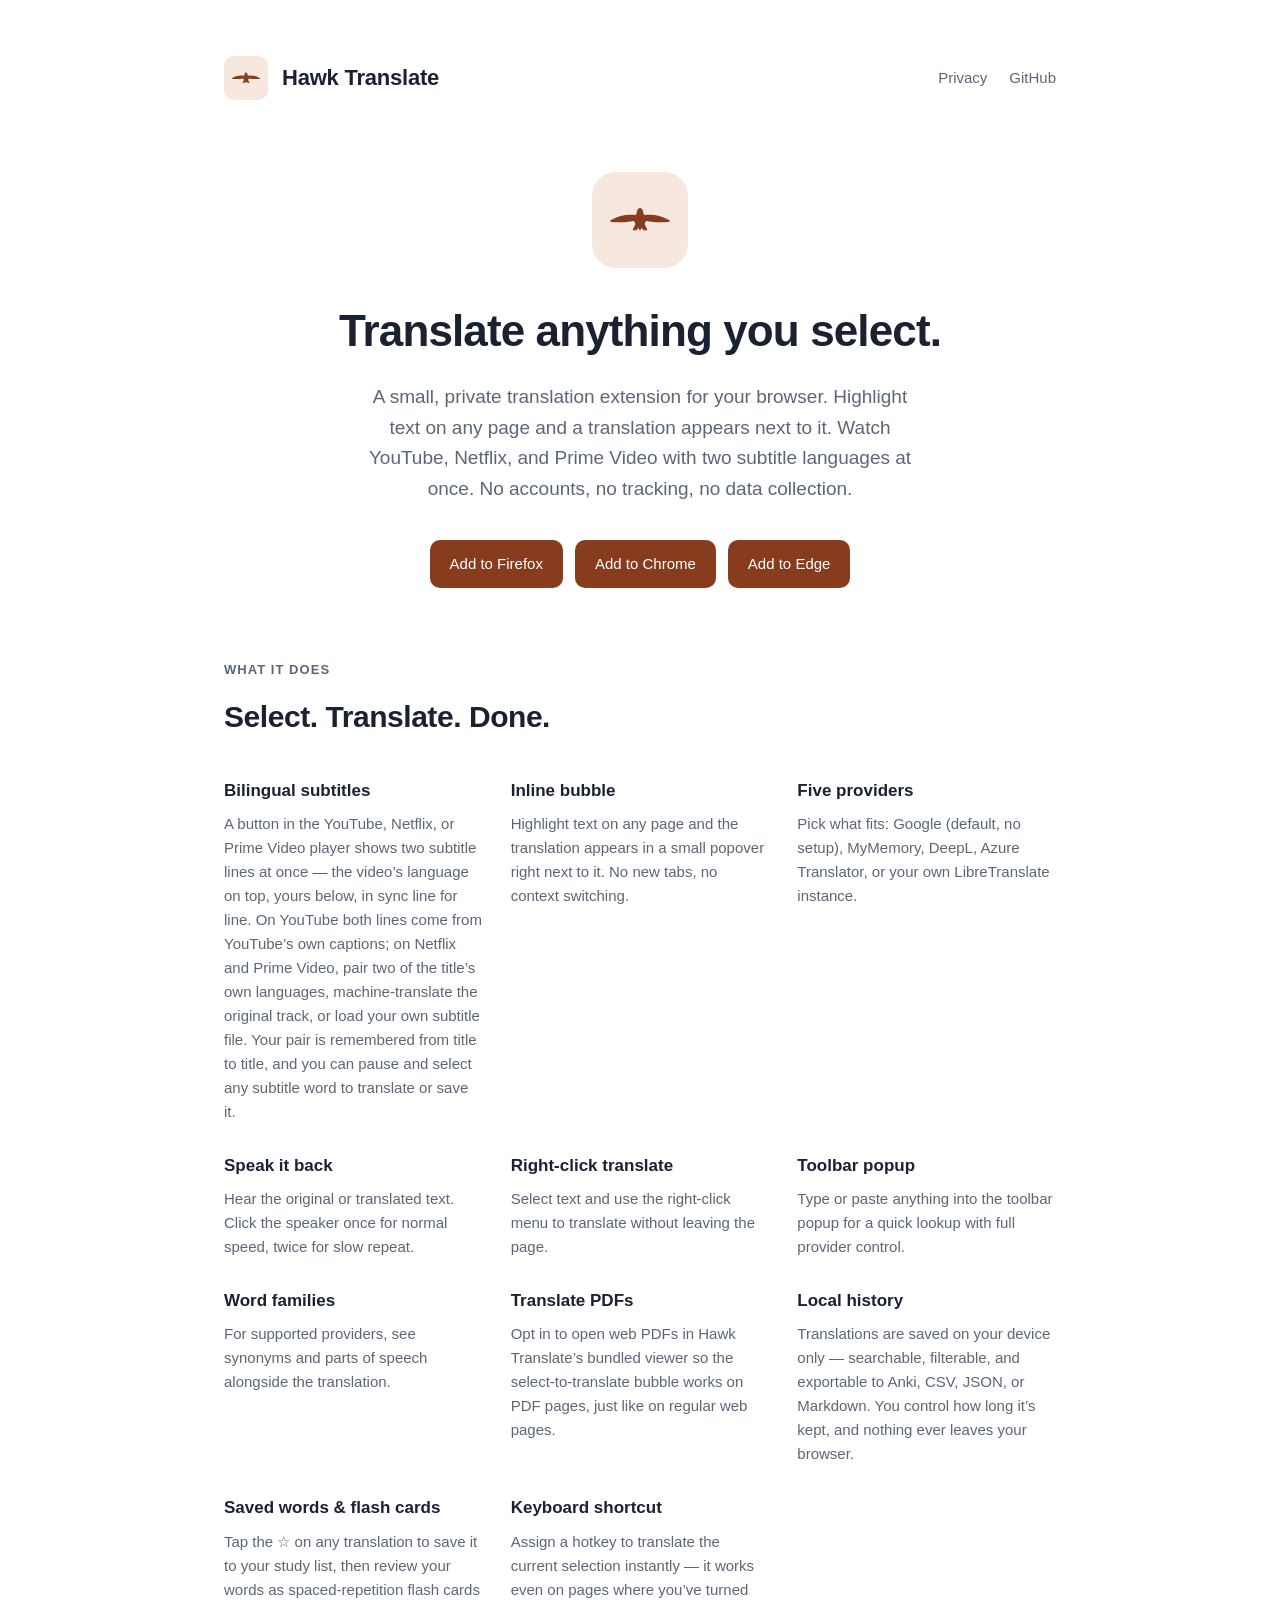
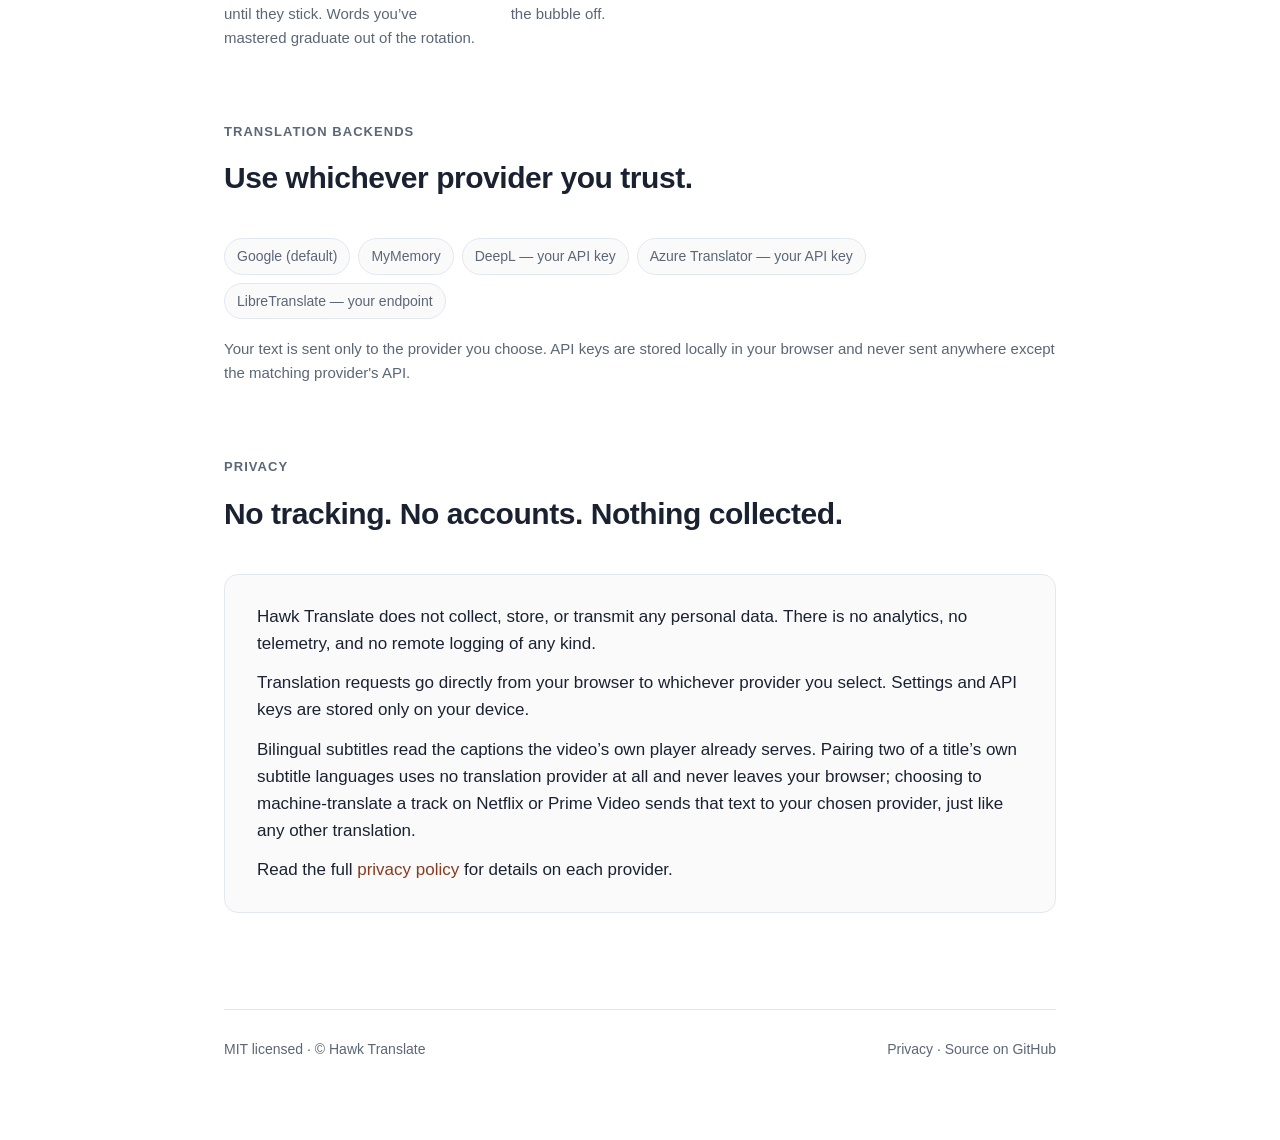
==== commit fa5f23cb: "Update new version" ====
--- a/index.html
+++ b/index.html
@@ -4,7 +4,7 @@
   <meta charset="utf-8">
   <meta name="viewport" content="width=device-width, initial-scale=1">
   <title>Hawk Translate — fast, private translation for Firefox, Chrome, and Edge</title>
-  <meta name="description" content="A lightweight browser extension that translates selected text in a popover. Bilingual YouTube subtitles, five providers, local history, flash-card review, no tracking, MIT licensed.">
+  <meta name="description" content="A lightweight browser extension that translates selected text in a popover. Bilingual subtitles on YouTube, Netflix, and Prime Video, five providers, local history, flash-card review, no tracking, MIT licensed.">
   <link rel="icon" type="image/svg+xml" href="hawk.svg">
   <link rel="stylesheet" href="style.css">
 </head>
@@ -24,7 +24,7 @@
     <section class="hero">
       <div class="mark"><img src="hawk.svg" alt="Hawk Translate logo"></div>
       <h2>Translate anything you select.</h2>
-      <p class="tagline">A small, private translation extension for your browser. Highlight text on any page and a translation appears next to it. Watch YouTube with two subtitle languages at once. No accounts, no tracking, no data collection.</p>
+      <p class="tagline">A small, private translation extension for your browser. Highlight text on any page and a translation appears next to it. Watch YouTube, Netflix, and Prime Video with two subtitle languages at once. No accounts, no tracking, no data collection.</p>
       <div class="install">
         <a href="https://addons.mozilla.org/en-US/firefox/addon/hawk-translate/" rel="noopener">Add to Firefox</a>
         <a href="https://chromewebstore.google.com/detail/hawk-translate/eomdhibmjbngkoamipfhkelfakobmpgo" rel="noopener">Add to Chrome</a>
@@ -37,8 +37,8 @@
       <h2>Select. Translate. Done.</h2>
       <div class="features">
         <div class="feature">
-          <h4>Bilingual YouTube subtitles</h4>
-          <p>A button in the YouTube player shows two subtitle lines at once &mdash; the video&rsquo;s language on top, yours below, in sync line for line. Both come from YouTube&rsquo;s own captions, your pair is remembered from video to video, and you can pause and select any subtitle word to translate or save it.</p>
+          <h4>Bilingual subtitles</h4>
+          <p>A button in the YouTube, Netflix, or Prime Video player shows two subtitle lines at once &mdash; the video&rsquo;s language on top, yours below, in sync line for line. On YouTube both lines come from YouTube&rsquo;s own captions; on Netflix and Prime Video, pair two of the title&rsquo;s own languages, machine-translate the original track, or load your own subtitle file. Your pair is remembered from title to title, and you can pause and select any subtitle word to translate or save it.</p>
         </div>
         <div class="feature">
           <h4>Inline bubble</h4>
@@ -102,7 +102,7 @@
       <div class="privacy-summary">
         <p>Hawk Translate does not collect, store, or transmit any personal data. There is no analytics, no telemetry, and no remote logging of any kind.</p>
         <p>Translation requests go directly from your browser to whichever provider you select. Settings and API keys are stored only on your device.</p>
-        <p>Bilingual subtitles use no translation provider at all: both lines come from the captions YouTube already serves for the video you&rsquo;re watching, and that data never leaves your browser.</p>
+        <p>Bilingual subtitles read the captions the video&rsquo;s own player already serves. Pairing two of a title&rsquo;s own subtitle languages uses no translation provider at all and never leaves your browser; choosing to machine-translate a track on Netflix or Prime Video sends that text to your chosen provider, just like any other translation.</p>
         <p>Read the full <a href="privacy.html">privacy policy</a> for details on each provider.</p>
       </div>
     </section>
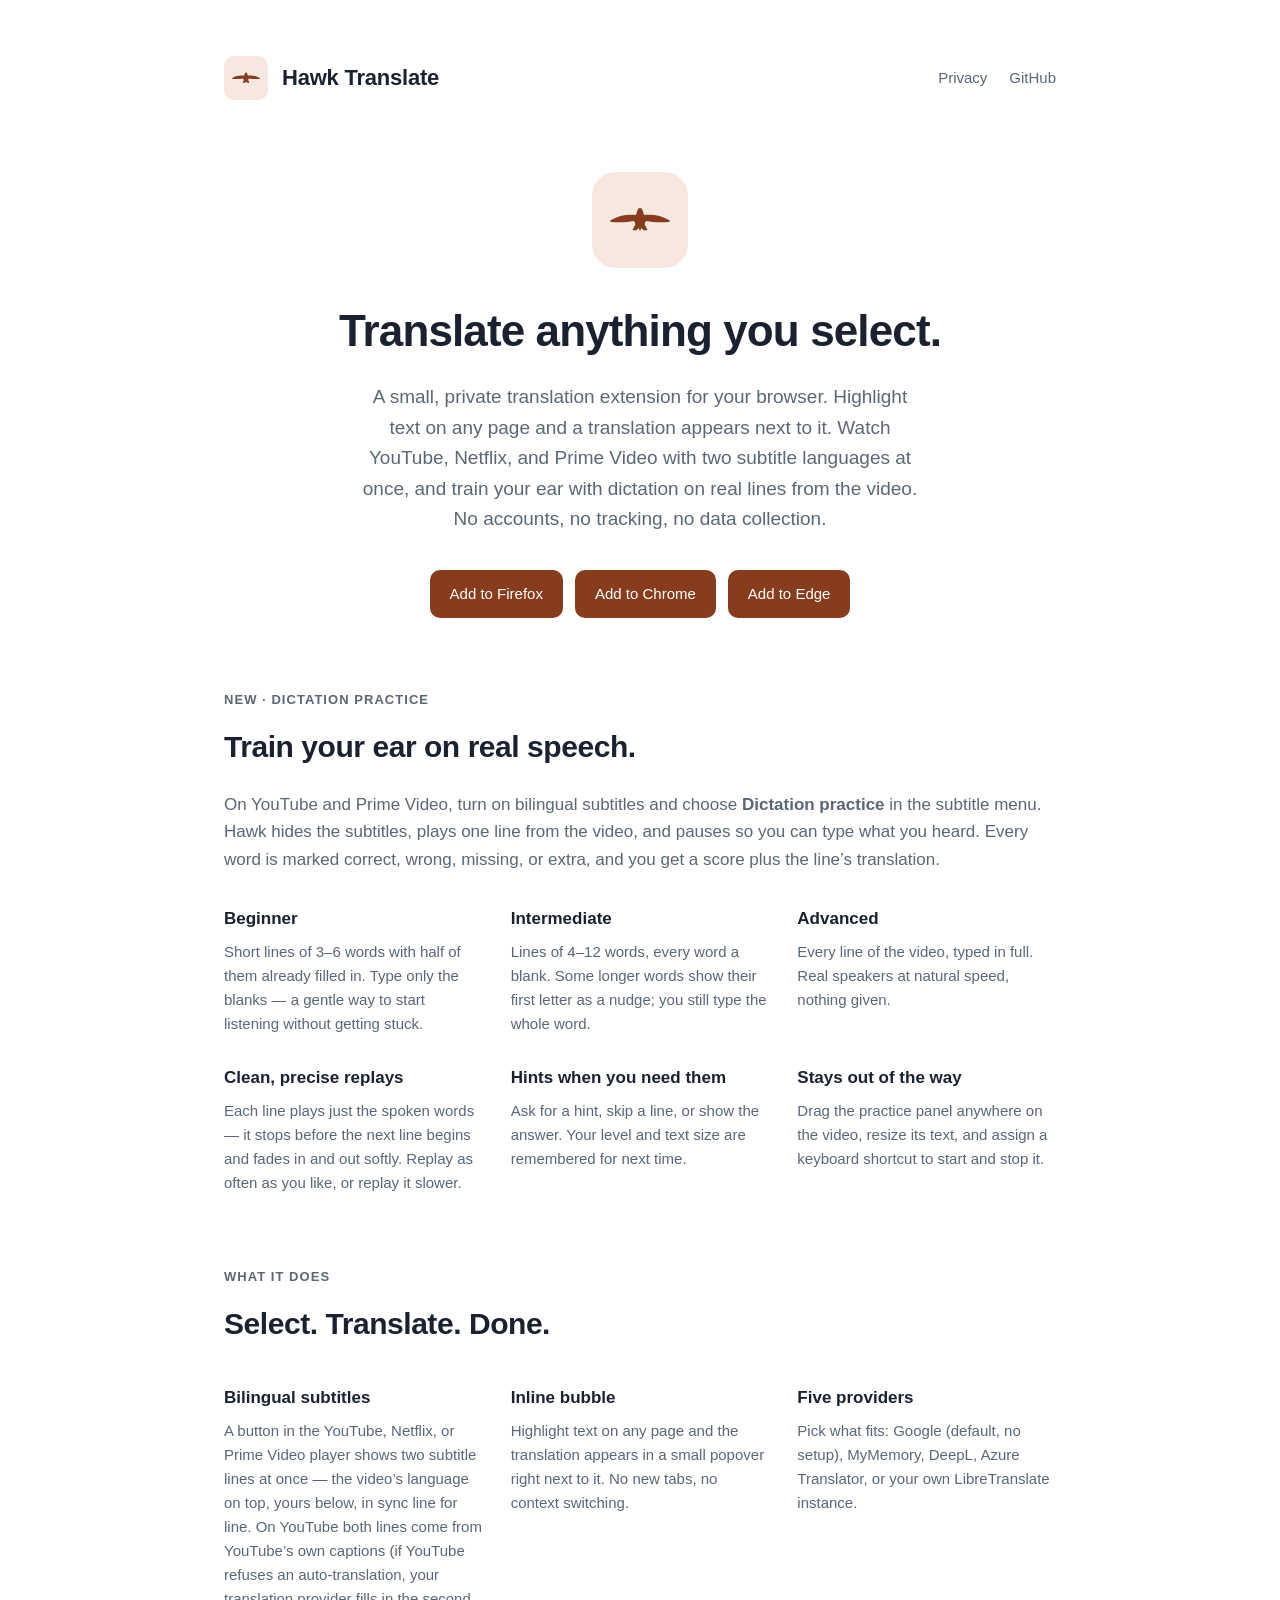
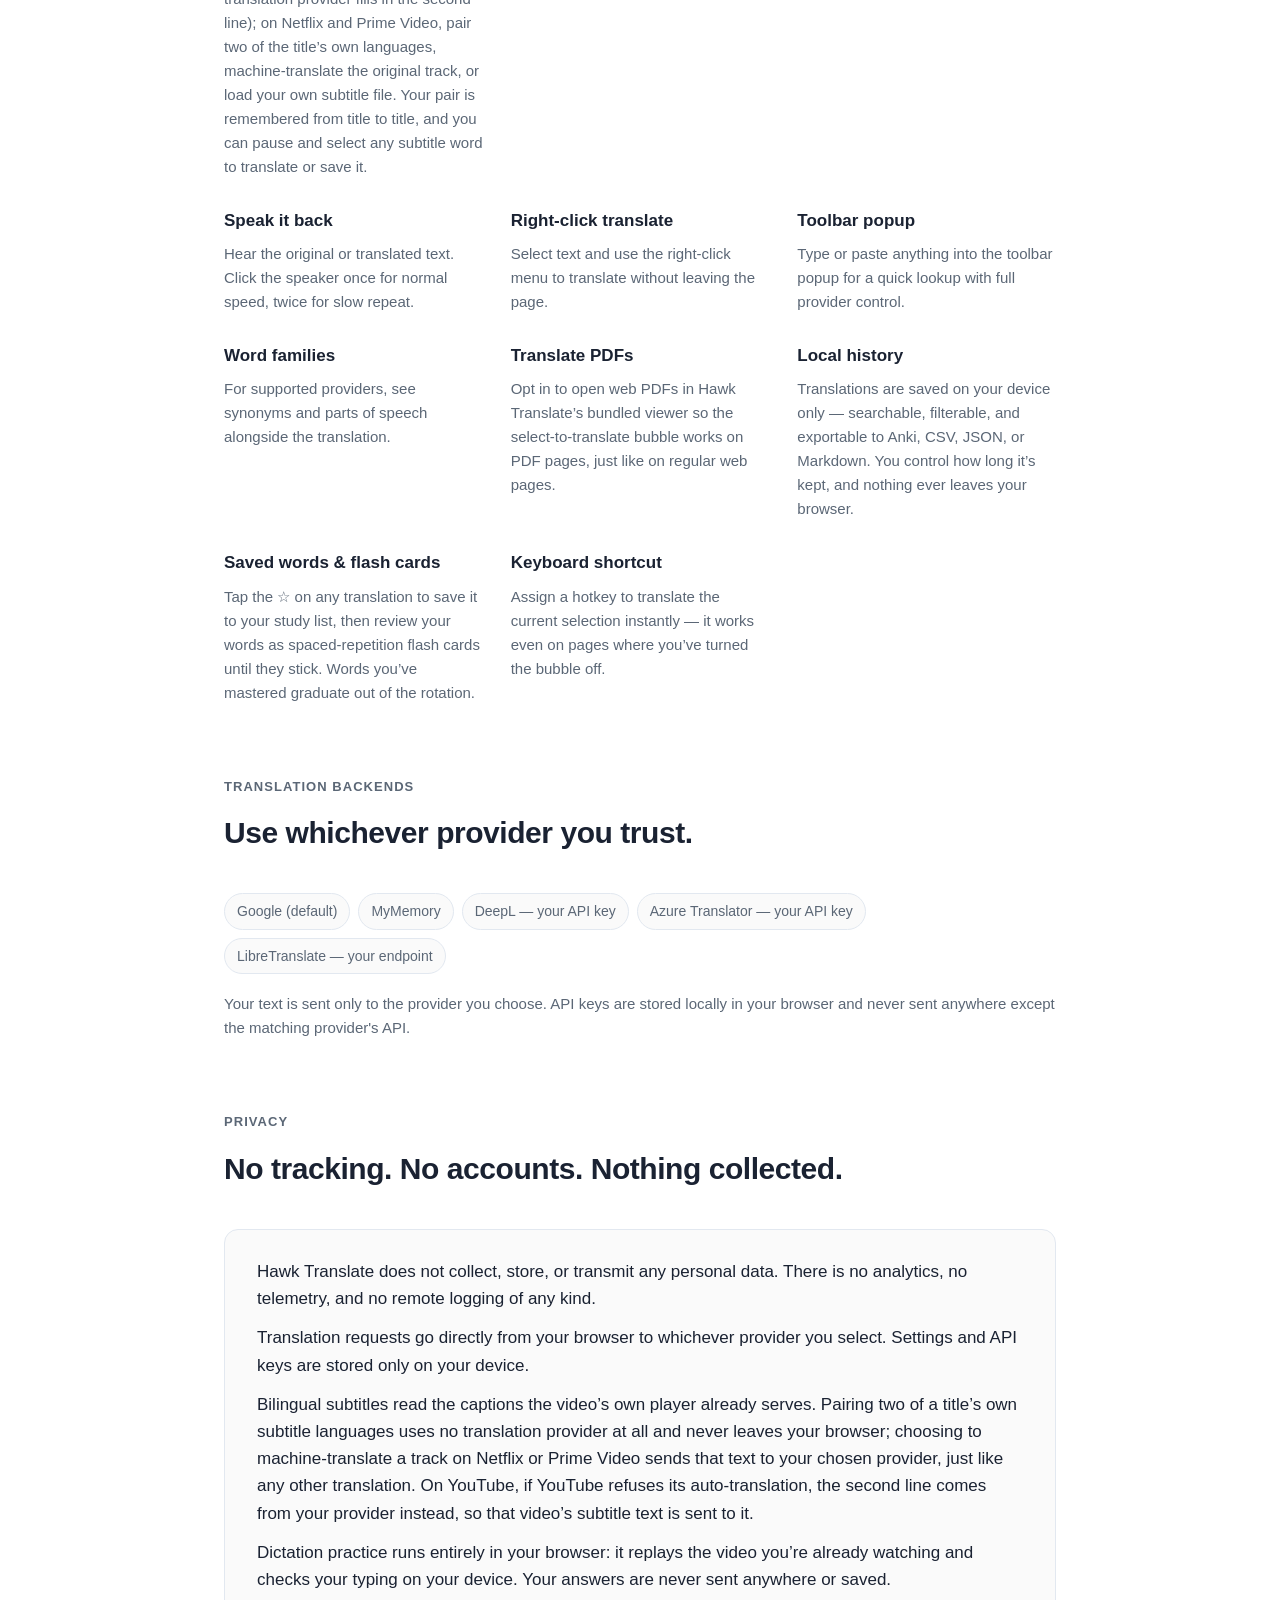
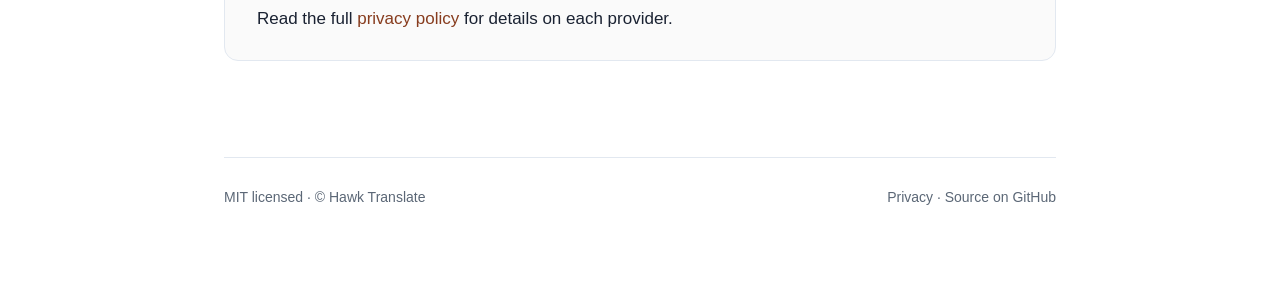
==== commit 6cee64dc: "Promote dictation practice; serve the update from the site root The previous commit copied the pages" ====
--- a/index.html
+++ b/index.html
@@ -4,7 +4,7 @@
   <meta charset="utf-8">
   <meta name="viewport" content="width=device-width, initial-scale=1">
   <title>Hawk Translate — fast, private translation for Firefox, Chrome, and Edge</title>
-  <meta name="description" content="A lightweight browser extension that translates selected text in a popover. Bilingual subtitles on YouTube, Netflix, and Prime Video, five providers, local history, flash-card review, no tracking, MIT licensed.">
+  <meta name="description" content="A lightweight browser extension that translates selected text in a popover. Bilingual subtitles on YouTube, Netflix, and Prime Video, dictation practice on real video lines, five providers, local history, flash-card review, no tracking, MIT licensed.">
   <link rel="icon" type="image/svg+xml" href="hawk.svg">
   <link rel="stylesheet" href="style.css">
 </head>
@@ -24,11 +24,43 @@
     <section class="hero">
       <div class="mark"><img src="hawk.svg" alt="Hawk Translate logo"></div>
       <h2>Translate anything you select.</h2>
-      <p class="tagline">A small, private translation extension for your browser. Highlight text on any page and a translation appears next to it. Watch YouTube, Netflix, and Prime Video with two subtitle languages at once. No accounts, no tracking, no data collection.</p>
+      <p class="tagline">A small, private translation extension for your browser. Highlight text on any page and a translation appears next to it. Watch YouTube, Netflix, and Prime Video with two subtitle languages at once, and train your ear with dictation on real lines from the video. No accounts, no tracking, no data collection.</p>
       <div class="install">
         <a href="https://addons.mozilla.org/en-US/firefox/addon/hawk-translate/" rel="noopener">Add to Firefox</a>
         <a href="https://chromewebstore.google.com/detail/hawk-translate/eomdhibmjbngkoamipfhkelfakobmpgo" rel="noopener">Add to Chrome</a>
         <a href="https://microsoftedge.microsoft.com/addons/detail/hawk-translate/gflfiefmoehbmjgkadphdgachogngido" rel="noopener">Add to Edge</a>
+      </div>
+    </section>
+
+    <section>
+      <h3>New &middot; Dictation practice</h3>
+      <h2>Train your ear on real speech.</h2>
+      <p style="color: var(--muted); margin: -16px 0 32px; font-size: 17px;">On YouTube and Prime Video, turn on bilingual subtitles and choose <strong>Dictation practice</strong> in the subtitle menu. Hawk hides the subtitles, plays one line from the video, and pauses so you can type what you heard. Every word is marked correct, wrong, missing, or extra, and you get a score plus the line&rsquo;s translation.</p>
+      <div class="features">
+        <div class="feature">
+          <h4>Beginner</h4>
+          <p>Short lines of 3&ndash;6 words with half of them already filled in. Type only the blanks &mdash; a gentle way to start listening without getting stuck.</p>
+        </div>
+        <div class="feature">
+          <h4>Intermediate</h4>
+          <p>Lines of 4&ndash;12 words, every word a blank. Some longer words show their first letter as a nudge; you still type the whole word.</p>
+        </div>
+        <div class="feature">
+          <h4>Advanced</h4>
+          <p>Every line of the video, typed in full. Real speakers at natural speed, nothing given.</p>
+        </div>
+        <div class="feature">
+          <h4>Clean, precise replays</h4>
+          <p>Each line plays just the spoken words &mdash; it stops before the next line begins and fades in and out softly. Replay as often as you like, or replay it slower.</p>
+        </div>
+        <div class="feature">
+          <h4>Hints when you need them</h4>
+          <p>Ask for a hint, skip a line, or show the answer. Your level and text size are remembered for next time.</p>
+        </div>
+        <div class="feature">
+          <h4>Stays out of the way</h4>
+          <p>Drag the practice panel anywhere on the video, resize its text, and assign a keyboard shortcut to start and stop it.</p>
+        </div>
       </div>
     </section>
 
@@ -38,7 +70,7 @@
       <div class="features">
         <div class="feature">
           <h4>Bilingual subtitles</h4>
-          <p>A button in the YouTube, Netflix, or Prime Video player shows two subtitle lines at once &mdash; the video&rsquo;s language on top, yours below, in sync line for line. On YouTube both lines come from YouTube&rsquo;s own captions; on Netflix and Prime Video, pair two of the title&rsquo;s own languages, machine-translate the original track, or load your own subtitle file. Your pair is remembered from title to title, and you can pause and select any subtitle word to translate or save it.</p>
+          <p>A button in the YouTube, Netflix, or Prime Video player shows two subtitle lines at once &mdash; the video&rsquo;s language on top, yours below, in sync line for line. On YouTube both lines come from YouTube&rsquo;s own captions (if YouTube refuses an auto-translation, your translation provider fills in the second line); on Netflix and Prime Video, pair two of the title&rsquo;s own languages, machine-translate the original track, or load your own subtitle file. Your pair is remembered from title to title, and you can pause and select any subtitle word to translate or save it.</p>
         </div>
         <div class="feature">
           <h4>Inline bubble</h4>
@@ -102,7 +134,8 @@
       <div class="privacy-summary">
         <p>Hawk Translate does not collect, store, or transmit any personal data. There is no analytics, no telemetry, and no remote logging of any kind.</p>
         <p>Translation requests go directly from your browser to whichever provider you select. Settings and API keys are stored only on your device.</p>
-        <p>Bilingual subtitles read the captions the video&rsquo;s own player already serves. Pairing two of a title&rsquo;s own subtitle languages uses no translation provider at all and never leaves your browser; choosing to machine-translate a track on Netflix or Prime Video sends that text to your chosen provider, just like any other translation.</p>
+        <p>Bilingual subtitles read the captions the video&rsquo;s own player already serves. Pairing two of a title&rsquo;s own subtitle languages uses no translation provider at all and never leaves your browser; choosing to machine-translate a track on Netflix or Prime Video sends that text to your chosen provider, just like any other translation. On YouTube, if YouTube refuses its auto-translation, the second line comes from your provider instead, so that video&rsquo;s subtitle text is sent to it.</p>
+        <p>Dictation practice runs entirely in your browser: it replays the video you&rsquo;re already watching and checks your typing on your device. Your answers are never sent anywhere or saved.</p>
         <p>Read the full <a href="privacy.html">privacy policy</a> for details on each provider.</p>
       </div>
     </section>
